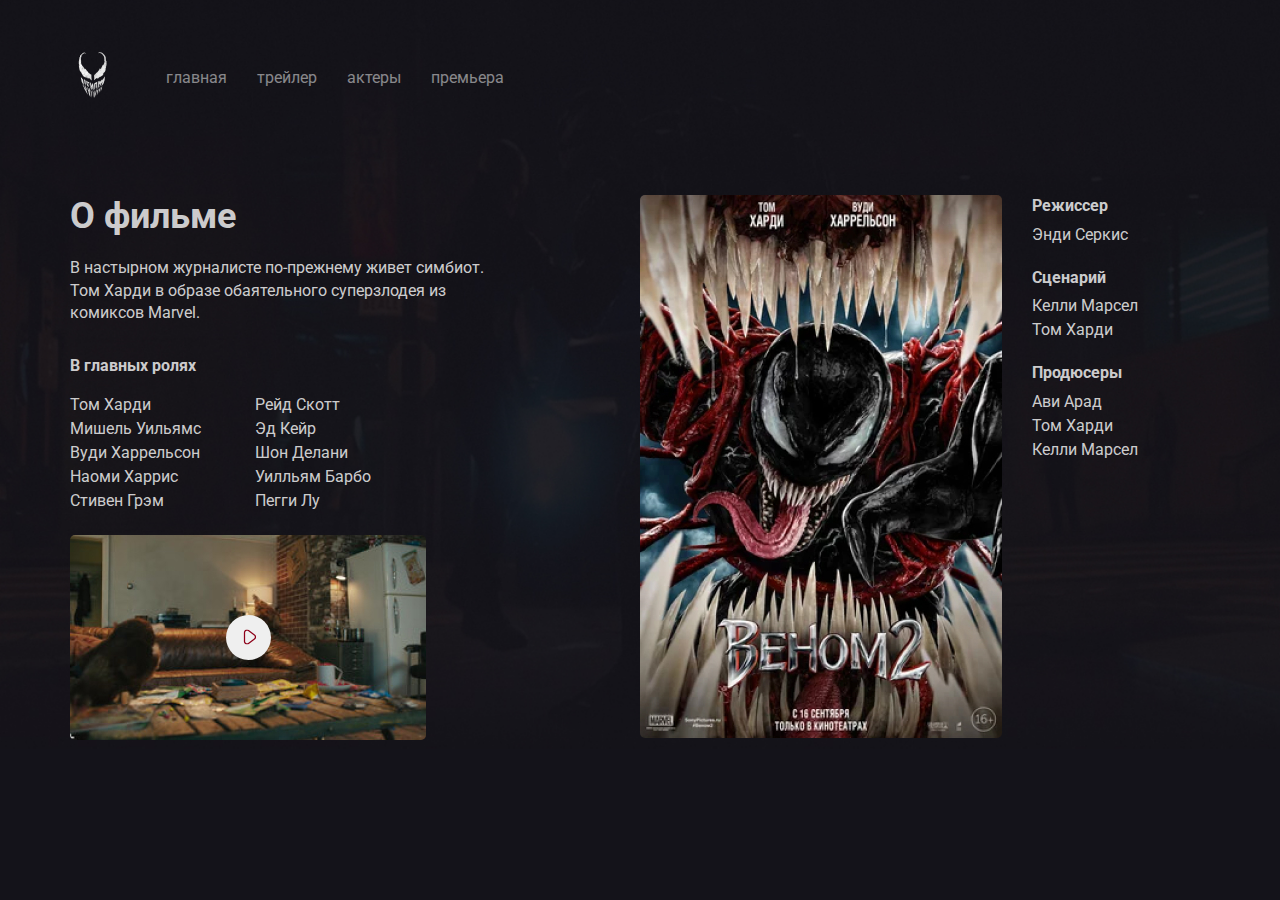
==== about.html @ b57bf446 "третий урок" ====
<!DOCTYPE html>
<html lang="ru">
  <head>
    <meta charset="UTF-8" />
    <meta http-equiv="X-UA-Compatible" content="IE=edge" />
    <meta name="viewport" content="width=device-width, initial-scale=1.0" />
    <title>О фильме - Venom 2</title>
    <link rel="preconnect" href="https://fonts.gstatic.com" />
    <link
      href="https://fonts.googleapis.com/css2?family=Roboto:wght@400;700&display=swap"
      rel="stylesheet"
    />
    <link rel="stylesheet" href="css/normalize.css" />
    <link rel="stylesheet" href="css/style.css" />
  </head>
  <body class="primary-bg">
    <div class="container">
      <header class="header">
        <a class="logo-link" href="/">
          <img
            class="logo-image"
            src="img/logo.png"
            alt="logo-image"
            width="46"
            height="71"
          />
        </a>
        <nav class="nav">
          <ul class="nav-menu">
            <li class="nav-menu-item">
              <a class="nav-menu-link" href="index.html">главная</a>
            </li>
            <li class="nav-menu-item">
              <a class="nav-menu-link" href="trailer.html">трейлер</a>
            </li>
            <li class="nav-menu-item">
              <a class="nav-menu-link" href="actors.html">актеры</a>
            </li>
            <li class="nav-menu-item">
              <a class="nav-menu-link" href="premier.html">премьера</a>
            </li>
          </ul>
        </nav>
      </header>
      <div class="content">
        <div class="col">
          <h2 class="content-title">О фильме</h2>
          <p class="content-text">
            В настырном журналисте по-прежнему живет симбиот. Том Харди в образе
            обаятельного суперзлодея из комиксов Marvel.
          </p>
          <h3 class="content-subtitle">В главных ролях</h3>
          <ul class="list column-2">
            <li class="list-item">Том Харди</li>
            <li class="list-item">Мишель Уильямс</li>
            <li class="list-item">Вуди Харрельсон</li>
            <li class="list-item">Наоми Харрис</li>
            <li class="list-item">Стивен Грэм</li>
            <li class="list-item">Рейд Скотт</li>
            <li class="list-item">Эд Кейр</li>
            <li class="list-item">Шон Делани</li>
            <li class="list-item">Уилльям Барбо</li>
            <li class="list-item">Пегги Лу</li>
          </ul>
          <div class="trailer">
            <button class="play">
              <img class="play-icon" src="img/play.svg" alt="play-icon" />
            </button>
          </div>
          <!-- /.trailer -->
        </div>
        <!-- /.col -->
        <div class="col">
          <div class="poster-wrapper">
            <img
              class="poster"
              src="img/poster.jpg"
              alt="photo: poster venom 2"
            />
            <div class="creators">
              <h3 class="content-subtitle">Режиссер</h3>
              <ul class="list">
                <li class="list-item">Энди Серкис</li>
              </ul>
              <h3 class="content-subtitle">Сценарий</h3>
              <ul class="list">
                <li class="list-item">Келли Марсел</li>
                <li class="list-item">Том Харди</li>
              </ul>
              <h3 class="content-subtitle">Продюсеры</h3>
              <ul class="list">
                <li class="list-item">Ави Арад</li>
                <li class="list-item">Том Харди</li>
                <li class="list-item">Келли Марсел</li>
              </ul>
            </div>
          </div>
        </div>
        <!-- /.col -->
      </div>
      <!-- /.content -->
    </div>
    <!-- /.container -->
  </body>
</html>
---- css/style.css ----
body {
  background-color: #14131a;
  color: #fff;
  font-family: "Roboto", sans-serif;
}
.container {
  max-width: 1140px;
  margin: auto;
}
.header {
  display: flex;
  align-items: center;
  padding-top: 40px;
  margin-bottom: 80px;
}

.logo-link {
  display: inline-block;
  margin-right: 50px;
}

.nav-menu {
  margin: 0;
  padding: 0;
  list-style: none;
  display: flex;
}

.nav-menu-item {
  margin-right: 30px;
}

.nav-menu-link {
  text-decoration: none;
  color: rgba(255, 255, 255, 0.5);
}

.film-date {
  display: block;
  font-size: 24px;
  line-height: 28px;
  color: rgba(255, 255, 255, 0.8);
  margin-bottom: 38px;
}

.film-description {
  max-width: 423px;
  margin-top: 40px;
  font-size: 16px;
  line-height: 140%;
  color: rgba(255, 255, 255, 0.8);
}

.button {
  padding: 15px 30px;
  border: none;
  border-radius: 5px;
  text-decoration: none;
  cursor: pointer;
}

.button-icon,
.button-text {
  display: inline-block;
  vertical-align: middle;
}

.button-text {
  font-size: 14px;
  line-height: 16px;
  margin-left: 10px;
}

.button-primary {
  color: #8d0019;
  background-color: #fff;
}

.button-link {
  color: #fff;
}

.button-group {
  margin-top: 70px;
}

.venom {
  position: absolute;
  top: 0;
  right: 0;
}

.blood {
  background: url(../img/blood.png) no-repeat top right,
    #14131a url("../img/backgraund.jpg") no-repeat center center / 100%;
}

.primary-bg {
  background: #14131a url("../img/backgraund.jpg") no-repeat center center /
    100%;
}

.content {
  display: flex;
}

.col {
  flex-basis: 50%;
}

.content-title {
  font-weight: bold;
  font-size: 36px;
  line-height: 42px;
  color: rgba(255, 255, 255, 0.8);
  margin-top: 0;
  margin-bottom: 20px;
}

.content-text,
.content-subtitle,
.list-item {
  font-size: 16px;
  line-height: 140%;
  color: rgba(255, 255, 255, 0.8);
}

.content-text {
  max-width: 423px;
  margin-bottom: 30px;
}

.content-subtitle {
  margin-bottom: 15px;
  margin-top: 0;
}

.content .list {
  list-style: none;
  padding: 0;
}

.list-item {
  line-height: 1.5;
}

.column-2 {
  -webkit-column-count: 2;
  -moz-column-count: 2;
  column-count: 2;
  -webkit-column-gap: 20px;
  -moz-column-gap: 20px;
  column-gap: 20px;
  max-width: 350px;
}

.content .trailer {
  width: 356px;
  height: 205px;
  background: url(../img/treiler-cover.jpg) no-repeat center / contain;
  border-radius: 5px;
  display: flex;
  justify-content: center;
  align-items: center;
  margin-top: 22px;
}

.trailer .play {
  width: 45px;
  height: 45px;
  border-radius: 50%;
  border: none;
  cursor: pointer;
}

.trailer .play-icon {
  transform: translate(1px, 2px);
}

.poster-wrapper {
  display: flex;
  align-items: start;
}

.poster {
  width: 362px;
  border-radius: 5px;
  margin-right: 30px;
}

.poster-wrapper .content-subtitle {
  margin-bottom: 5px;
}

.poster-wrapper .list {
  margin: 0;
  margin-bottom: 20px;
}
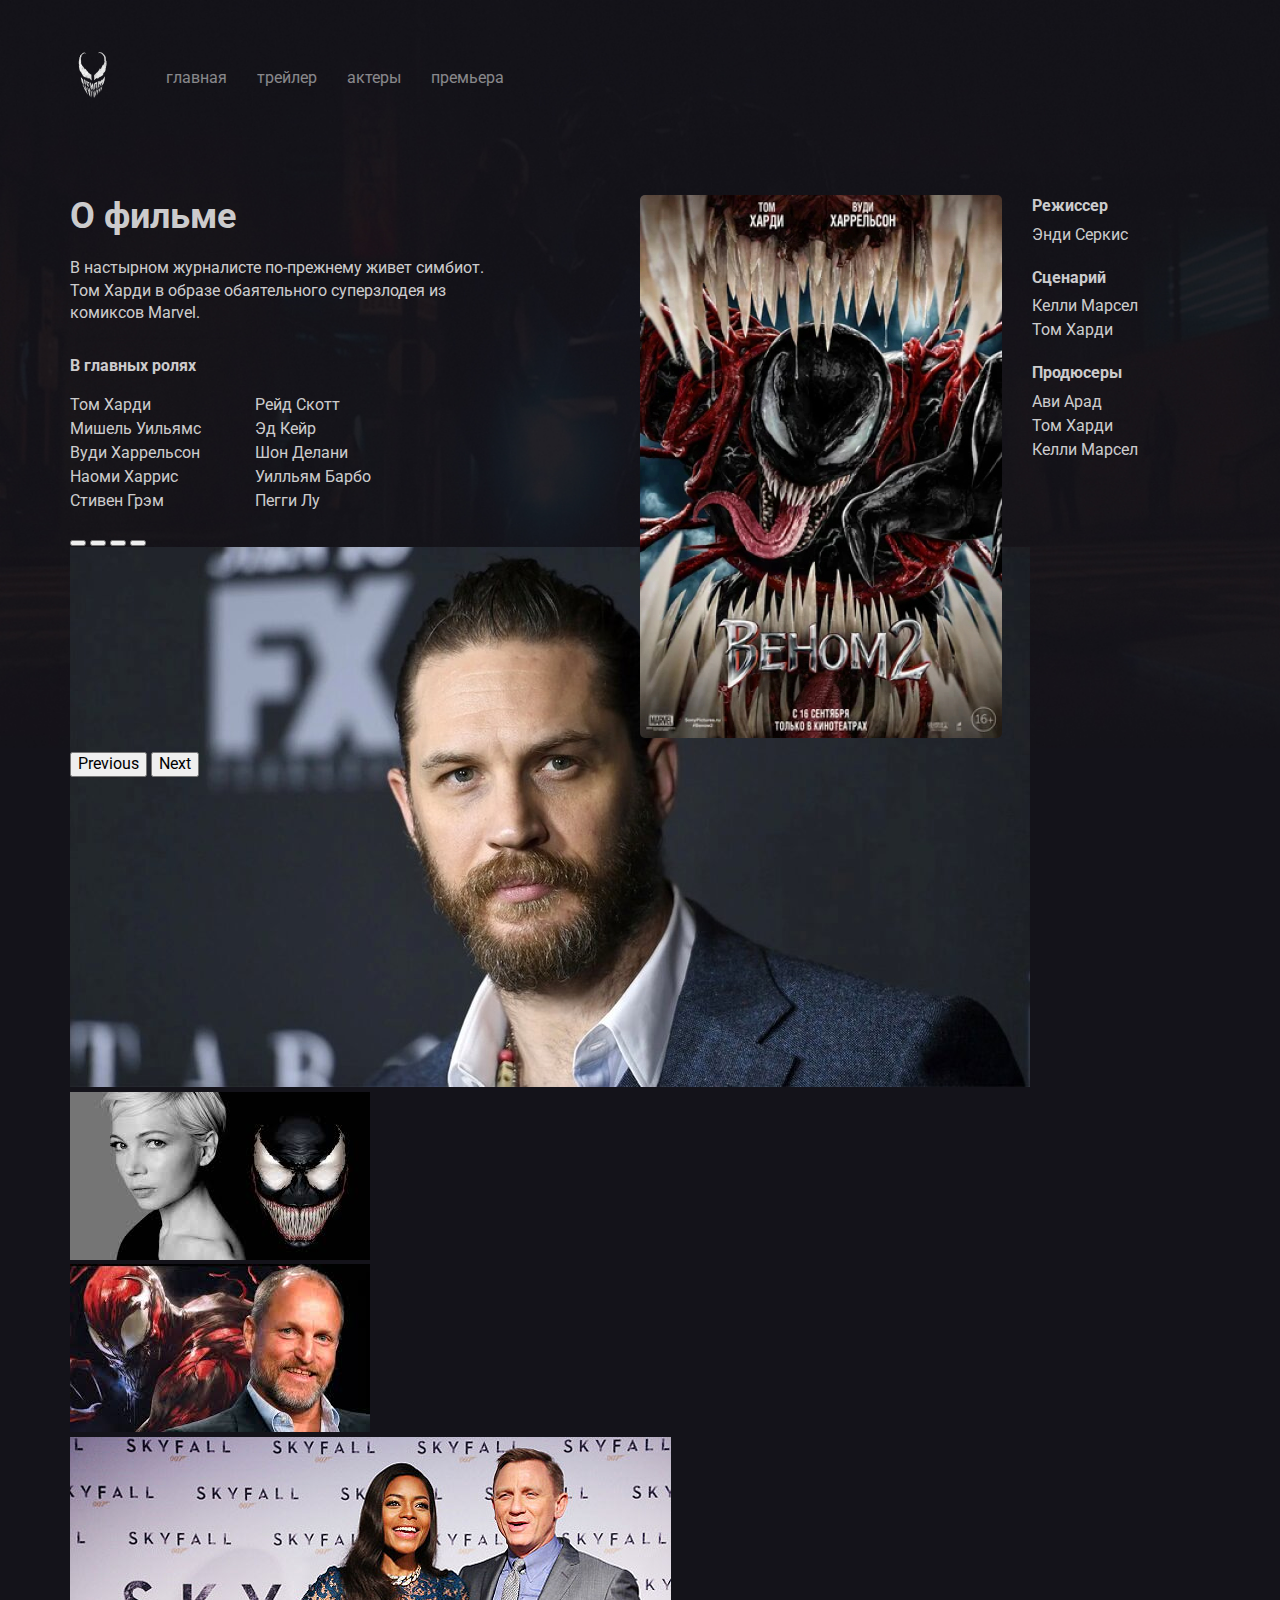
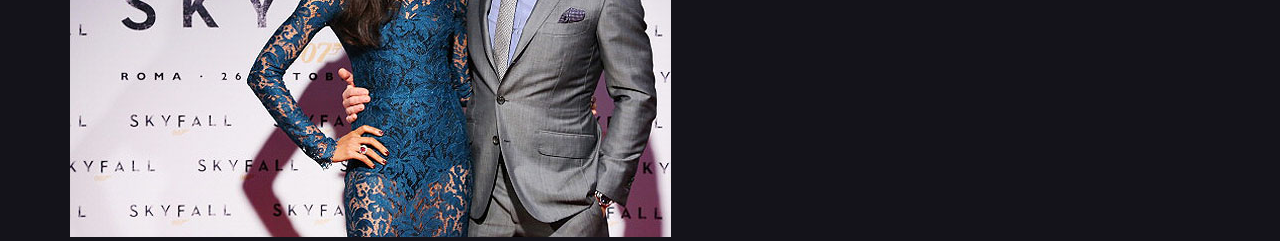
==== commit d92816ce: "слайдер" ====
--- a/about.html
+++ b/about.html
@@ -9,6 +9,12 @@
     <link
       href="https://fonts.googleapis.com/css2?family=Roboto:wght@400;700&display=swap"
       rel="stylesheet"
+    />
+    <link
+      href="https://cdn.jsdelivr.net/npm/bootstrap@5.0.1/dist/css/bootstrap.min.css"
+      rel="stylesheet"
+      integrity="sha384-+0n0xVW2eSR5OomGNYDnhzAbDsOXxcvSN1TPprVMTNDbiYZCxYbOOl7+AMvyTG2x"
+      crossorigin="anonymous"
     />
     <link rel="stylesheet" href="css/normalize.css" />
     <link rel="stylesheet" href="css/style.css" />
@@ -62,9 +68,76 @@
             <li class="list-item">Уилльям Барбо</li>
             <li class="list-item">Пегги Лу</li>
           </ul>
-          <div class="trailer">
-            <button class="play">
-              <img class="play-icon" src="img/play.svg" alt="play-icon" />
+          <div
+            id="carouselExampleIndicators"
+            class="carousel slide"
+            data-bs-ride="carousel"
+          >
+            <div class="carousel-indicators">
+              <button
+                type="button"
+                data-bs-target="#carouselExampleIndicators"
+                data-bs-slide-to="0"
+                class="active"
+                aria-current="true"
+                aria-label="Slide 1"
+              ></button>
+              <button
+                type="button"
+                data-bs-target="#carouselExampleIndicators"
+                data-bs-slide-to="1"
+                aria-label="Slide 2"
+              ></button>
+              <button
+                type="button"
+                data-bs-target="#carouselExampleIndicators"
+                data-bs-slide-to="2"
+                aria-label="Slide 3"
+              ></button>
+              <button
+                type="button"
+                data-bs-target="#carouselExampleIndicators"
+                data-bs-slide-to="3"
+                aria-label="Slide 4"
+              ></button>
+            </div>
+            <div class="carousel-inner">
+              <div class="carousel-item active">
+                <img src="img/tom-hardy.jpg" class="d-block w-100" alt="..." />
+              </div>
+              <div class="carousel-item">
+                <img src="img/michelle.jpg" class="d-block w-100" alt="..." />
+              </div>
+              <div class="carousel-item">
+                <img src="img/woody.jpg" class="d-block w-100" alt="..." />
+              </div>
+              <div class="carousel-item">
+                <img src="img/naomi.jpg" class="d-block w-100" alt="..." />
+              </div>
+            </div>
+            <button
+              class="carousel-control-prev"
+              type="button"
+              data-bs-target="#carouselExampleIndicators"
+              data-bs-slide="prev"
+            >
+              <span
+                class="carousel-control-prev-icon"
+                aria-hidden="true"
+              ></span>
+              <span class="visually-hidden">Previous</span>
+            </button>
+            <button
+              class="carousel-control-next"
+              type="button"
+              data-bs-target="#carouselExampleIndicators"
+              data-bs-slide="next"
+            >
+              <span
+                class="carousel-control-next-icon"
+                aria-hidden="true"
+              ></span>
+              <span class="visually-hidden">Next</span>
             </button>
           </div>
           <!-- /.trailer -->
@@ -101,5 +174,10 @@
       <!-- /.content -->
     </div>
     <!-- /.container -->
+    <script
+      src="https://cdn.jsdelivr.net/npm/bootstrap@5.0.1/dist/js/bootstrap.bundle.min.js"
+      integrity="sha384-gtEjrD/SeCtmISkJkNUaaKMoLD0//ElJ19smozuHV6z3Iehds+3Ulb9Bn9Plx0x4"
+      crossorigin="anonymous"
+    ></script>
   </body>
 </html>
--- a/css/style.css
+++ b/css/style.css
@@ -154,15 +154,10 @@
   max-width: 350px;
 }
 
-.content .trailer {
+.slide,
+.carousel-inner {
   width: 356px;
   height: 205px;
-  background: url(../img/treiler-cover.jpg) no-repeat center / contain;
-  border-radius: 5px;
-  display: flex;
-  justify-content: center;
-  align-items: center;
-  margin-top: 22px;
 }
 
 .trailer .play {
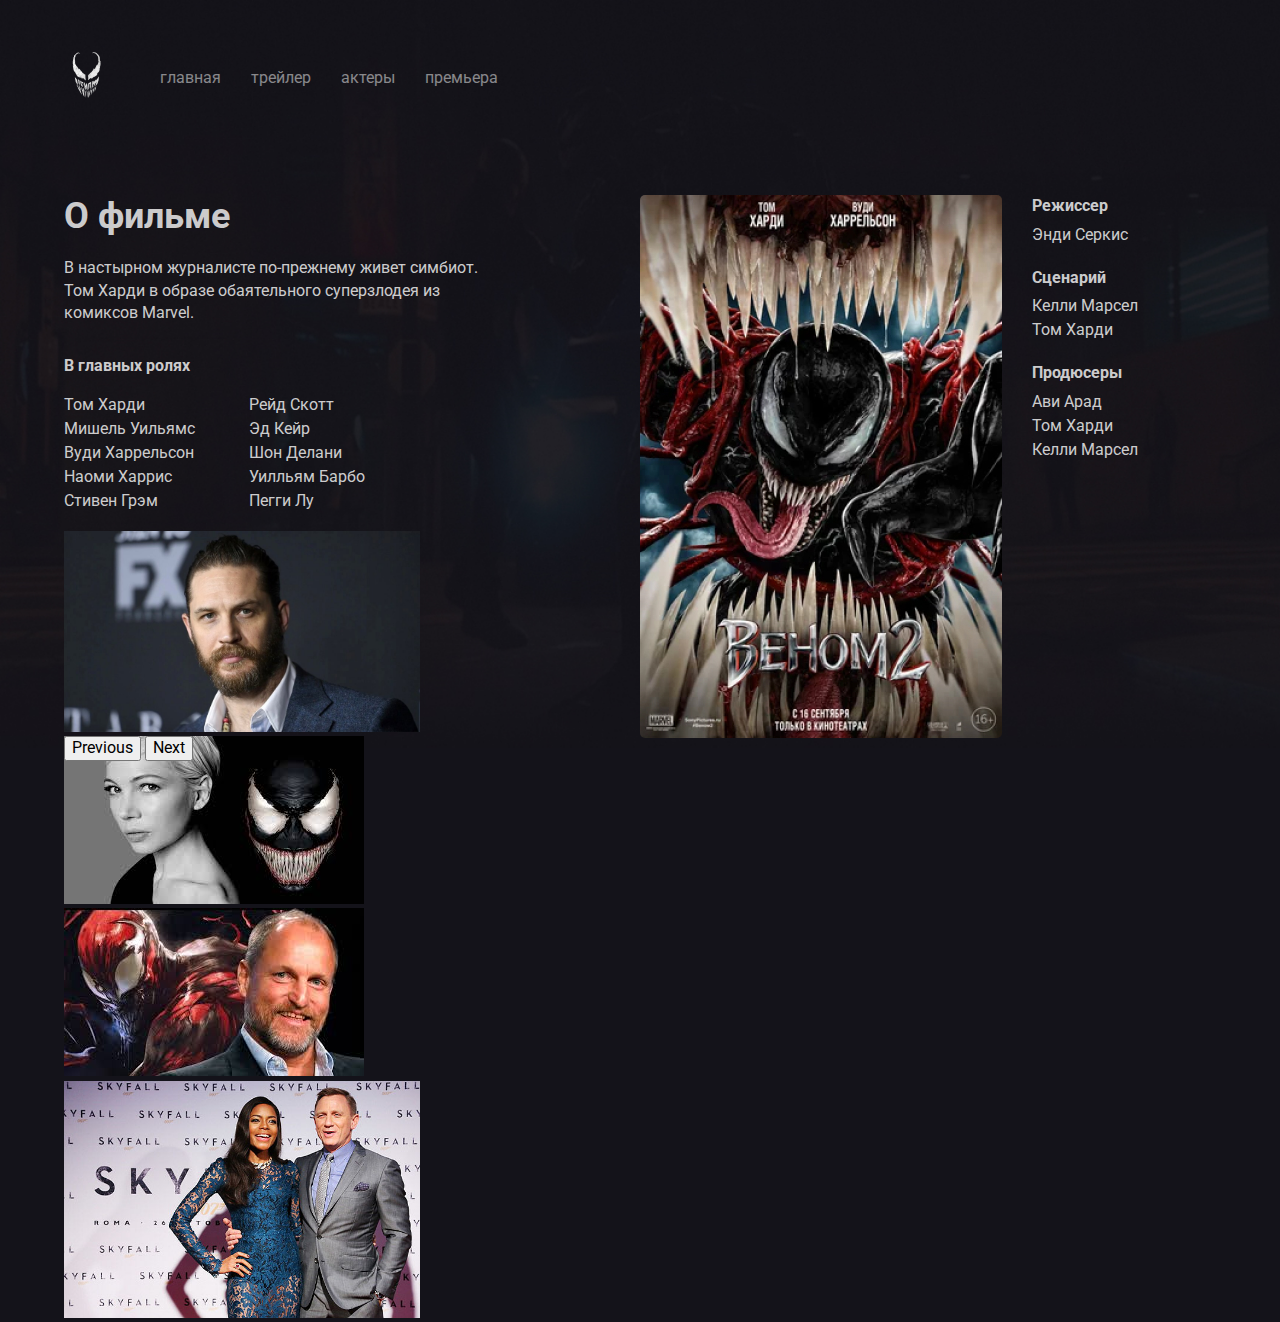
==== commit 66727662: "финишь по интенсиву" ====
--- a/about.html
+++ b/about.html
@@ -32,6 +32,22 @@
           />
         </a>
         <nav class="nav">
+          <button class="menu-button">
+            <span class="menu-button-text">меню</span>
+            <img
+              class="menu-button-icon"
+              src="img/menu.svg"
+              alt="icon: burger menu"
+            />
+          </button>
+          <button class="menu-close">
+            <span class="menu-close-text">закрыть</span>
+            <img
+              class="menu-close-icon"
+              src="img/arrow.svg"
+              alt="icon: arrow right"
+            />
+          </button>
           <ul class="nav-menu">
             <li class="nav-menu-item">
               <a class="nav-menu-link" href="index.html">главная</a>
@@ -179,5 +195,6 @@
       integrity="sha384-gtEjrD/SeCtmISkJkNUaaKMoLD0//ElJ19smozuHV6z3Iehds+3Ulb9Bn9Plx0x4"
       crossorigin="anonymous"
     ></script>
+    <script src="js/main.js"></script>
   </body>
 </html>
--- a/css/style.css
+++ b/css/style.css
@@ -3,10 +3,24 @@
   color: #fff;
   font-family: "Roboto", sans-serif;
 }
+
+img {
+  max-width: 100%;
+}
 .container {
-  max-width: 1140px;
+  /*max-width: 1140px;*/
+  width: 90%;
   margin: auto;
 }
+
+.venom {
+  position: absolute;
+  top: 0;
+  right: 0;
+  max-width: 728px;
+  width: 50%;
+}
+
 .header {
   display: flex;
   align-items: center;
@@ -40,15 +54,19 @@
   font-size: 24px;
   line-height: 28px;
   color: rgba(255, 255, 255, 0.8);
-  margin-bottom: 38px;
+  margin-bottom: 2%;
 }
 
 .film-description {
   max-width: 423px;
-  margin-top: 40px;
+  margin-top: 3%;
   font-size: 16px;
   line-height: 140%;
   color: rgba(255, 255, 255, 0.8);
+}
+
+.film-logo {
+  width: 70%;
 }
 
 .button {
@@ -81,17 +99,11 @@
 }
 
 .button-group {
-  margin-top: 70px;
-}
-
-.venom {
-  position: absolute;
-  top: 0;
-  right: 0;
+  margin-top: 5%;
 }
 
 .blood {
-  background: url(../img/blood.png) no-repeat top right,
+  background: url(../img/blood.png) no-repeat top right / 70%,
     #14131a url("../img/backgraund.jpg") no-repeat center center / 100%;
 }
 
@@ -159,7 +171,9 @@
   width: 356px;
   height: 205px;
 }
-
+.carousel-indicators {
+  margin-bottom: -1rem;
+}
 .trailer .play {
   width: 45px;
   height: 45px;
@@ -191,3 +205,132 @@
   margin: 0;
   margin-bottom: 20px;
 }
+
+.menu-button {
+  display: none;
+}
+
+.menu-close {
+  display: none;
+}
+
+@media (max-width: 1024px) {
+  .header {
+    margin-bottom: 4%;
+  }
+  .film {
+    margin-top: 20%;
+  }
+  .content {
+    flex-direction: column;
+    padding-bottom: 3%;
+  }
+  .col {
+    margin-bottom: 5%;
+  }
+}
+@media (max-width: 768px) {
+  .blood {
+    background: #14131a;
+  }
+  .venom {
+    top: 10%;
+  }
+}
+
+@media (max-width: 576px) {
+  .venom {
+    top: 15%;
+    width: 40%;
+  }
+  .nav-menu {
+    position: fixed;
+    left: 0;
+    top: 0;
+    width: 100%;
+    height: 100%;
+    background-color: #fff;
+    z-index: 9;
+    display: flex;
+    justify-content: center;
+    align-items: center;
+    flex-direction: column;
+    transform: translatex(100%);
+    transition: transform 0.2s;
+  }
+  .nav-menu-link {
+    color: #14131a;
+  }
+  .nav-menu-item {
+    margin: 2% 0;
+  }
+  .menu-close {
+    position: fixed;
+    opacity: 0;
+    right: 25px;
+    top: 65px;
+    display: flex;
+    align-items: center;
+    z-index: 10;
+    border: none;
+    background-color: #fff;
+    transform: translatex(125%);
+    transition: transform 0.2s;
+    transition-delay: 0.2s;
+  }
+  .is-activ {
+    transform: translateX(0%);
+    opacity: 1;
+  }
+  .menu-close-text {
+    margin-right: 10px;
+  }
+  .header {
+    padding-top: 15px;
+  }
+  .nav {
+    margin-left: auto;
+  }
+  .menu-button {
+    display: flex;
+    align-items: center;
+    justify-content: center;
+    padding: 10px;
+    border: none;
+    background-color: #14131a;
+    color: #fff;
+  }
+  .menu-button-text {
+    margin-right: 10px;
+  }
+  .button-group {
+    display: flex;
+    align-items: center;
+    justify-content: center;
+    flex-direction: column;
+  }
+  .film-text {
+    text-align: center;
+  }
+  .poster-wrapper {
+    flex-direction: column;
+  }
+  .poster {
+    margin-bottom: 4%;
+    margin-right: 0;
+  }
+
+  .slide,
+  .carousel-inner {
+    max-width: 350px;
+    width: 100%;
+    height: 157px;
+  }
+  .carousel {
+    max-width: 350px;
+    width: 100%;
+  }
+  .column-2 {
+    column-count: 1;
+  }
+}
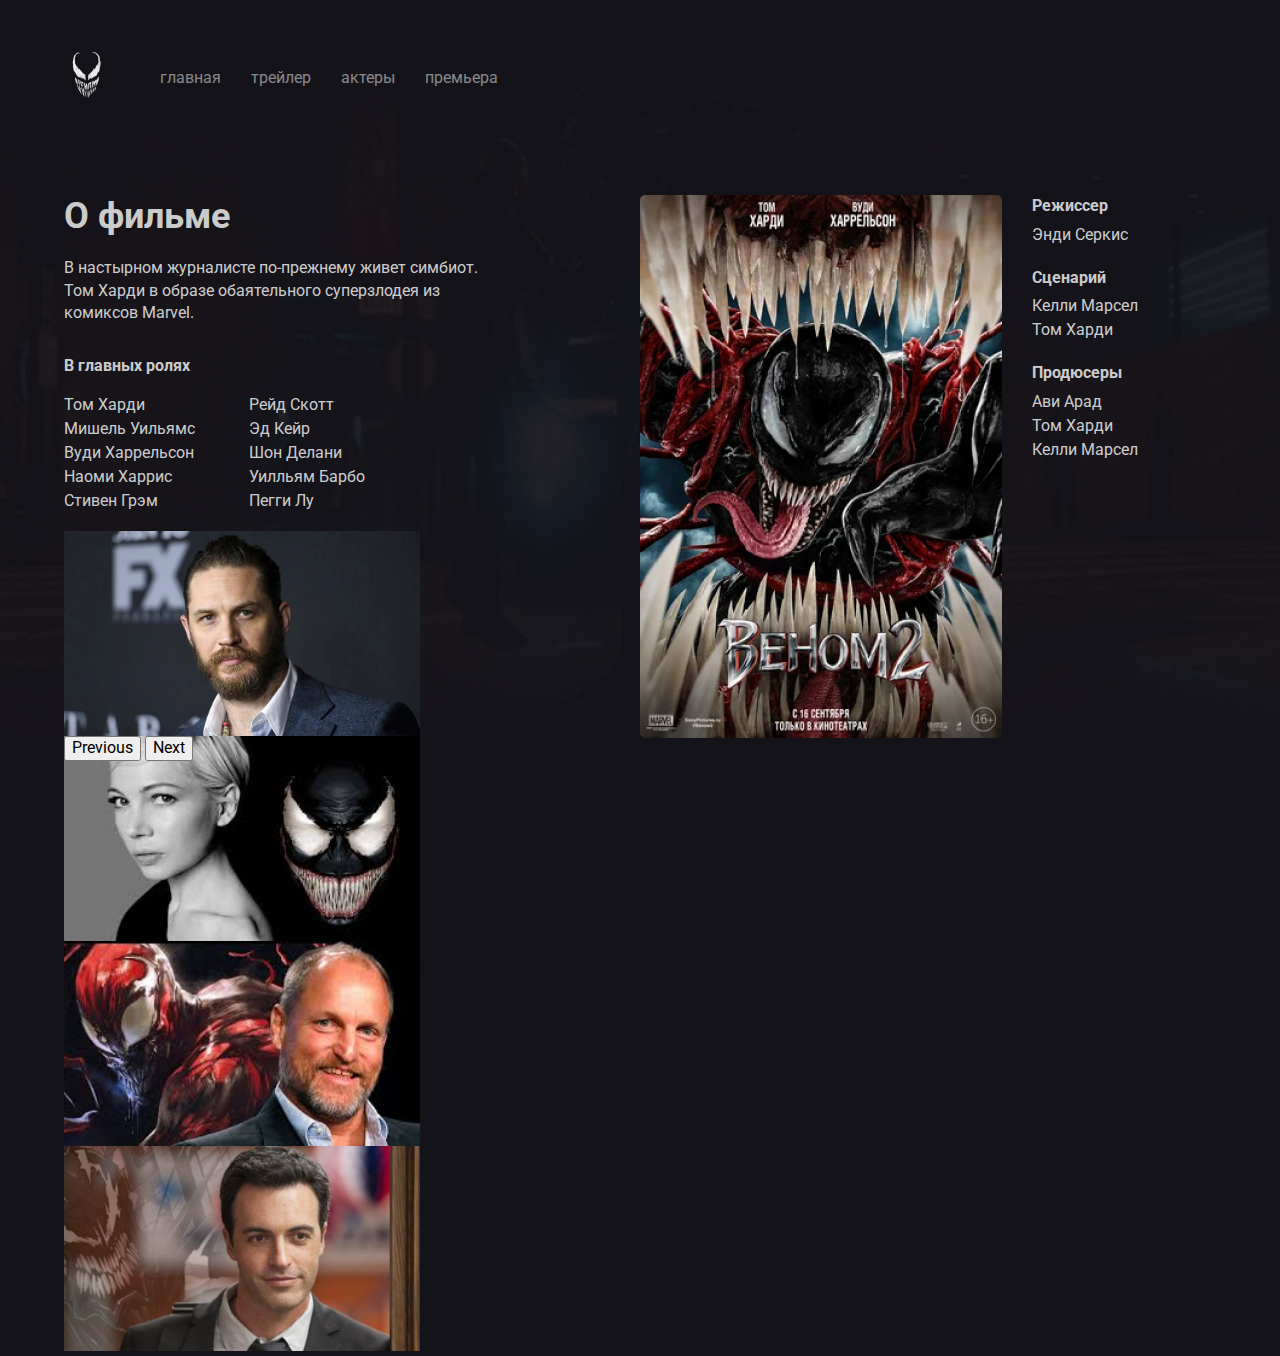
==== commit cbe6d732: "правки в карусели" ====
--- a/about.html
+++ b/about.html
@@ -128,7 +128,7 @@
                 <img src="img/woody.jpg" class="d-block w-100" alt="..." />
               </div>
               <div class="carousel-item">
-                <img src="img/naomi.jpg" class="d-block w-100" alt="..." />
+                <img src="img/reid-skott.jpg" class="d-block w-100" alt="..." />
               </div>
             </div>
             <button
--- a/css/style.css
+++ b/css/style.css
@@ -170,6 +170,15 @@
 .carousel-inner {
   width: 356px;
   height: 205px;
+}
+.carousel-item {
+  width: 100%;
+  height: 100%;
+}
+.carousel-item img {
+  width: 100%;
+  height: 100%;
+  object-fit: cover;
 }
 .carousel-indicators {
   margin-bottom: -1rem;
